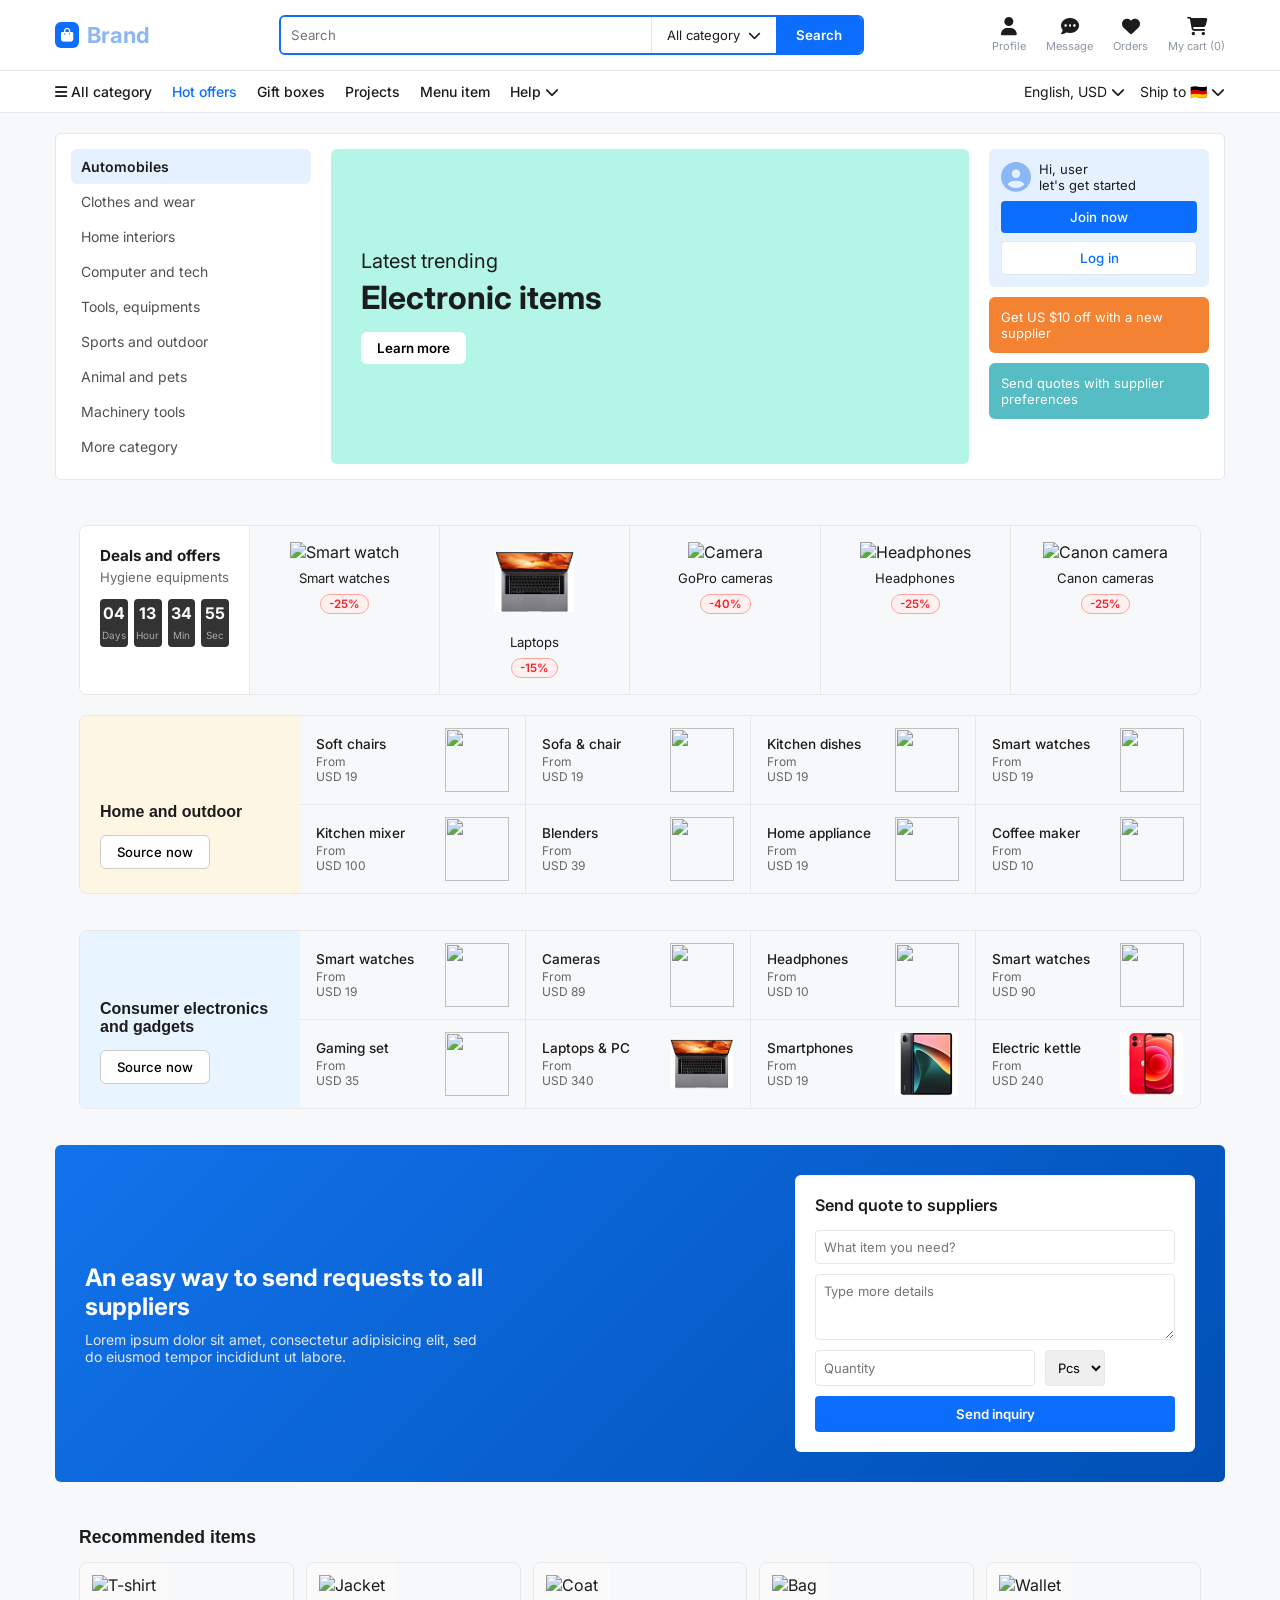
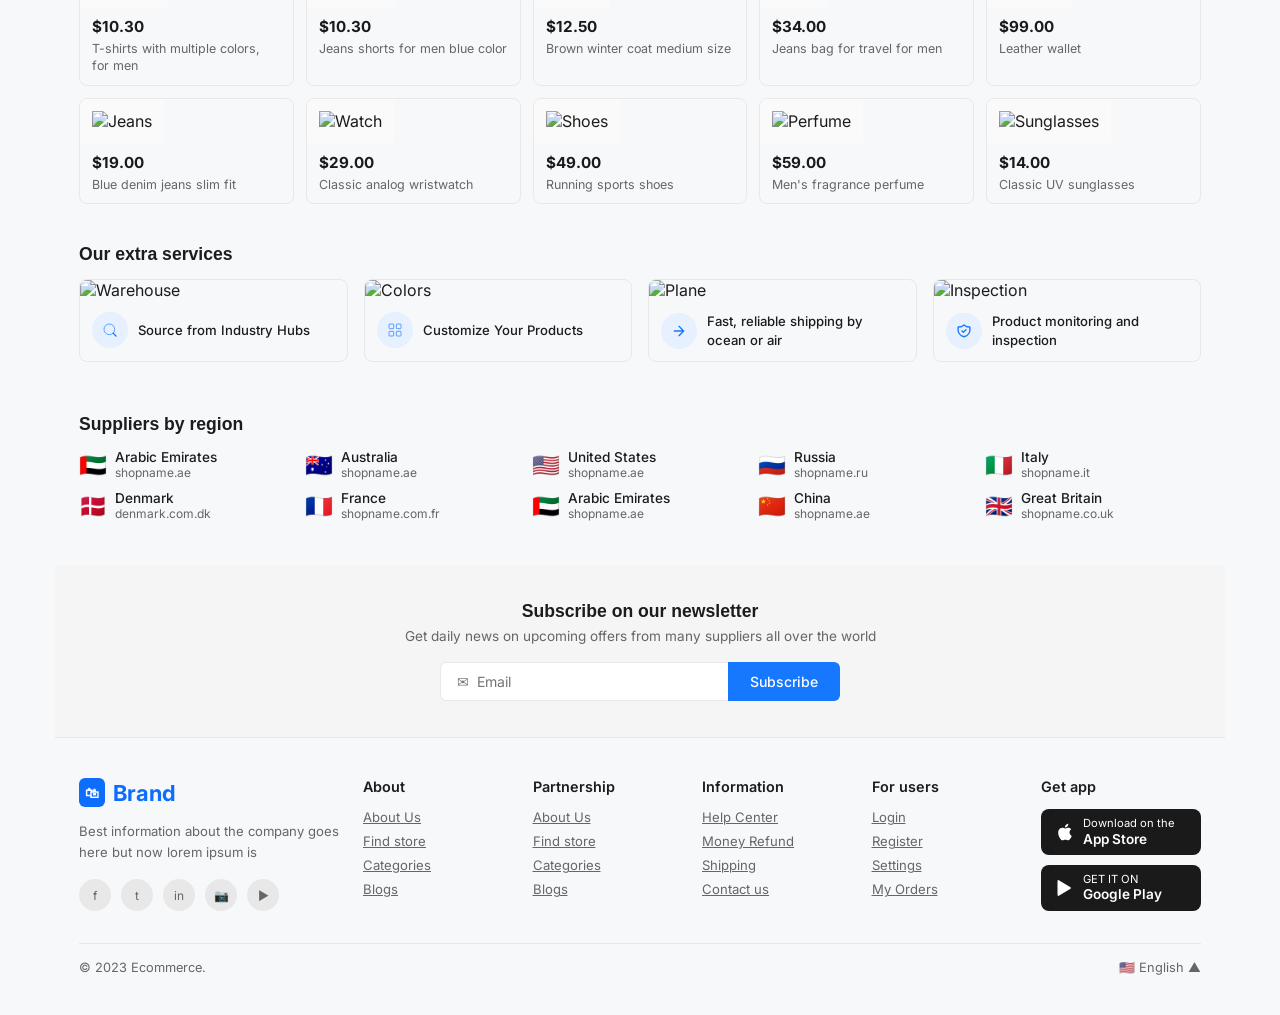
==== index.html @ c73b56a8 "e-commerce website" ====
<!DOCTYPE html>
<html lang="en">
<head>
    <meta charset="UTF-8">
    <meta name="viewport" content="width=device-width, initial-scale=1.0">
    <title>Fully Responsive B2B Platform</title>
    <link rel="stylesheet" href="style.css">
    <link rel="stylesheet" href="https://cdnjs.cloudflare.com/ajax/libs/font-awesome/6.4.0/css/all.min.css">
</head>
<body>

    <header class="main-header">
        <div class="header-container">
            <div class="mobile-nav-toggle"><i class="fas fa-bars"></i></div>
            
            <div class="logo" onclick="window.location.href='index.html'" style="cursor: pointer;">
                <i class="fas fa-shopping-bag logo-icon"></i> <span>Brand</span>
            </div>
            
            <div class="search-bar">
                <input type="text" id="searchInput" placeholder="Search">
                <div class="category-dropdown">
                    <span>All category</span> <i class="fas fa-chevron-down"></i>
                </div>
                <button class="search-btn" onclick="handleSearch()">Search</button>
            </div>
            
            <div class="header-actions">
                <div class="action-item"><i class="fas fa-user"></i><span>Profile</span></div>
                <div class="action-item"><i class="fas fa-comment-dots"></i><span>Message</span></div>
                <div class="action-item"><i class="fas fa-heart"></i><span>Orders</span></div>
                <div class="action-item" onclick="viewCart()" style="cursor: pointer;"><i class="fas fa-shopping-cart"></i><span id="cart-counter">My cart (0)</span></div>
            </div>
        </div>
    </header>

    <nav class="sub-nav">
        <div class="sub-nav-container">
            <div class="nav-links-left">
                <a href="listing.html" class="desktop-only"><i class="fas fa-bars"></i> All category</a>
                <a href="#" class="active">Hot offers</a>
                <a href="listing.html">Gift boxes</a>
                <a href="listing.html">Projects</a>
                <a href="listing.html">Menu item</a>
                <a href="#" class="desktop-only">Help <i class="fas fa-chevron-down"></i></a>
            </div>
            <div class="nav-links-right desktop-only">
                <div class="selector">English, USD <i class="fas fa-chevron-down"></i></div>
                <div class="selector">Ship to <span class="flag-icon">🇩🇪</span> <i class="fas fa-chevron-down"></i></div>
            </div>
        </div>
    </nav>

    <main class="main-layout">
        
        <section class="hero-grid">
            <div class="sidebar-menu">
                <a href="listing.html" class="active">Automobiles</a>
                <a href="listing.html">Clothes and wear</a>
                <a href="listing.html">Home interiors</a>
                <a href="listing.html">Computer and tech</a>
                <a href="listing.html">Tools, equipments</a>
                <a href="listing.html">Sports and outdoor</a>
                <a href="listing.html">Animal and pets</a>
                <a href="listing.html">Machinery tools</a>
                <a href="listing.html">More category</a>
            </div>
            
            <div class="main-banner">
                <div class="banner-content">
                    <h3>Latest trending</h3>
                    <h1>Electronic items</h1>
                    <button class="banner-btn" onclick="window.location.href='listing.html'">Learn more</button>
                </div>
            </div>

            <div class="user-panel">
                <div class="user-card">
                    <div class="user-avatar">
                        <i class="fas fa-user-circle"></i>
                        <p>Hi, user<br>let's get started</p>
                    </div>
                    <button class="btn-blue">Join now</button>
                    <button class="btn-white">Log in</button>
                </div>
                <div class="promo-orange">Get US $10 off with a new supplier</div>
                <div class="promo-teal">Send quotes with supplier preferences</div>
            </div>
        </section>

<!-- DEALS AND OFFERS -->
<section class="section">
  <div class="deals-wrap">
    <div class="deals-inner">
      <div class="deals-timer">
        <div class="dt">Deals and offers</div>
        <div class="ds">Hygiene equipments</div>
        <div class="timer-boxes">
          <div class="tbox"><span class="tv">04</span><span class="tl">Days</span></div>
          <div class="tbox"><span class="tv">13</span><span class="tl">Hour</span></div>
          <div class="tbox"><span class="tv">34</span><span class="tl">Min</span></div>
          <div class="tbox"><span class="tv">56</span><span class="tl">Sec</span></div>
        </div>
      </div>
      <div class="deals-items">
        <div class="deal-item" onclick="window.location.href='listing.html'" style="cursor:pointer;">
          <img src="https://images.unsplash.com/photo-1546868871-7041f2a55e12?w=120&q=80" alt="Smart watch">
          <div class="dname">Smart watches</div>
          <span class="badge">-25%</span>
        </div>
        <div class="deal-item" onclick="window.location.href='listing.html'" style="cursor:pointer;">
          <img src="./Layout/image 34.png" alt="Laptop">
          <div class="dname">Laptops</div>
          <span class="badge">-15%</span>
        </div>
        <div class="deal-item" onclick="window.location.href='listing.html'" style="cursor:pointer;">
          <img src="https://images.unsplash.com/photo-1516035069371-29a1b244cc32?w=120&q=80" alt="Camera">
          <div class="dname">GoPro cameras</div>
          <span class="badge">-40%</span>
        </div>
        <div class="deal-item" onclick="window.location.href='listing.html'" style="cursor:pointer;">
          <img src="https://images.unsplash.com/photo-1505740420928-5e560c06d30e?w=120&q=80" alt="Headphones">
          <div class="dname">Headphones</div>
          <span class="badge">-25%</span>
        </div>
        <div class="deal-item" onclick="window.location.href='listing.html'" style="cursor:pointer;">
          <img src="https://images.unsplash.com/photo-1502920917128-1aa500764cbd?w=120&q=80" alt="Canon camera">
          <div class="dname">Canon cameras</div>
          <span class="badge">-25%</span>
        </div>
      </div>
    </div>
  </div>
</section>

<!-- HOME & OUTDOOR -->
<section class="section" style="padding-top:0">
  <div class="cat-section">
    <div class="cat-banner">
      <h3>Home and outdoor</h3>
      <button class="btn-source" onclick="window.location.href='listing.html'">Source now</button>
    </div>
    <div class="cat-grid">
      <div class="cat-cell" onclick="window.location.href='listing.html'" style="cursor:pointer;">
        <div class="cat-info"><div class="cn">Soft chairs</div><div class="cp">From<br>USD 19</div></div>
        <img class="cat-img" src="https://images.unsplash.com/photo-1555041469-a586c61ea9bc?w=100&q=80" alt="">
      </div>
      <div class="cat-cell" onclick="window.location.href='listing.html'" style="cursor:pointer;">
        <div class="cat-info"><div class="cn">Sofa & chair</div><div class="cp">From<br>USD 19</div></div>
        <img class="cat-img" src="https://images.unsplash.com/photo-1493663284031-b7e3aefcae8e?w=100&q=80" alt="">
      </div>
      <div class="cat-cell" onclick="window.location.href='listing.html'" style="cursor:pointer;">
        <div class="cat-info"><div class="cn">Kitchen dishes</div><div class="cp">From<br>USD 19</div></div>
        <img class="cat-img" src="https://images.unsplash.com/photo-1584907797015-7554cd315667?w=100&q=80" alt="">
      </div>
      <div class="cat-cell" onclick="window.location.href='listing.html'" style="cursor:pointer;">
        <div class="cat-info"><div class="cn">Smart watches</div><div class="cp">From<br>USD 19</div></div>
        <img class="cat-img" src="https://images.unsplash.com/photo-1523275335684-37898b6baf30?w=100&q=80" alt="">
      </div>
      <div class="cat-cell" onclick="window.location.href='listing.html'" style="cursor:pointer;">
        <div class="cat-info"><div class="cn">Kitchen mixer</div><div class="cp">From<br>USD 100</div></div>
        <img class="cat-img" src="https://images.unsplash.com/photo-1578985545062-69928b1d9587?w=100&q=80" alt="">
      </div>
      <div class="cat-cell" onclick="window.location.href='listing.html'" style="cursor:pointer;">
        <div class="cat-info"><div class="cn">Blenders</div><div class="cp">From<br>USD 39</div></div>
        <img class="cat-img" src="https://images.unsplash.com/photo-1570222094114-d054a817e56b?w=100&q=80" alt="">
      </div>
      <div class="cat-cell" onclick="window.location.href='listing.html'" style="cursor:pointer;">
        <div class="cat-info"><div class="cn">Home appliance</div><div class="cp">From<br>USD 19</div></div>
        <img class="cat-img" src="https://images.unsplash.com/photo-1585771724684-38269d6639fd?w=100&q=80" alt="">
      </div>
      <div class="cat-cell" onclick="window.location.href='listing.html'" style="cursor:pointer;">
        <div class="cat-info"><div class="cn">Coffee maker</div><div class="cp">From<br>USD 10</div></div>
        <img class="cat-img" src="https://images.unsplash.com/photo-1495474472287-4d71bcdd2085?w=100&q=80" alt="">
      </div>
    </div>
  </div>
</section>

<!-- CONSUMER ELECTRONICS -->
<section class="section" style="padding-top:0">
  <div class="cat-section">
    <div class="cat-banner blue-bg">
      <h3>Consumer electronics and gadgets</h3>
      <button class="btn-source" onclick="window.location.href='grid-listing.html'">Source now</button>
    </div>
    <div class="cat-grid">
      <div class="cat-cell" onclick="window.location.href='grid-listing.html'" style="cursor:pointer;">
        <div class="cat-info"><div class="cn">Smart watches</div><div class="cp">From<br>USD 19</div></div>
        <img class="cat-img" src="https://images.unsplash.com/photo-1523275335684-37898b6baf30?w=100&q=80" alt="">
      </div>
      <div class="cat-cell" onclick="window.location.href='grid-listing.html'" style="cursor:pointer;">
        <div class="cat-info"><div class="cn">Cameras</div><div class="cp">From<br>USD 89</div></div>
        <img class="cat-img" src="https://images.unsplash.com/photo-1516035069371-29a1b244cc32?w=100&q=80" alt="">
      </div>
      <div class="cat-cell" onclick="window.location.href='grid-listing.html'" style="cursor:pointer;">
        <div class="cat-info"><div class="cn">Headphones</div><div class="cp">From<br>USD 10</div></div>
        <img class="cat-img" src="https://images.unsplash.com/photo-1505740420928-5e560c06d30e?w=100&q=80" alt="">
      </div>
      <div class="cat-cell" onclick="window.location.href='grid-listing.html'" style="cursor:pointer;">
        <div class="cat-info"><div class="cn">Smart watches</div><div class="cp">From<br>USD 90</div></div>
        <img class="cat-img" src="https://images.unsplash.com/photo-1546868871-7041f2a55e12?w=100&q=80" alt="">
      </div>
      <div class="cat-cell" onclick="window.location.href='grid-listing.html'" style="cursor:pointer;">
        <div class="cat-info"><div class="cn">Gaming set</div><div class="cp">From<br>USD 35</div></div>
        <img class="cat-img" src="https://images.unsplash.com/photo-1587202372583-49330a15584d?w=100&q=80" alt="">
      </div>
      <div class="cat-cell" onclick="window.location.href='grid-listing.html'" style="cursor:pointer;">
        <div class="cat-info"><div class="cn">Laptops & PC</div><div class="cp">From<br>USD 340</div></div>
        <img class="cat-img" src="./Layout/image 34.png" alt="">
      </div>
      <div class="cat-cell" onclick="window.location.href='grid-listing.html'" style="cursor:pointer;">
        <div class="cat-info"><div class="cn">Smartphones</div><div class="cp">From<br>USD 19</div></div>
        <img class="cat-img" src="./Layout/image 32.png" alt="">
      </div>
      <div class="cat-cell" onclick="window.location.href='grid-listing.html'" style="cursor:pointer;">
        <div class="cat-info"><div class="cn">Electric kettle</div><div class="cp">From<br>USD 240</div></div>
        <img class="cat-img" src="./Layout/image 33.png" alt="">
      </div>
    </div>
  </div>
</section>

   <section class="rfq-section">
            <div class="rfq-blue-banner">
                <h2>An easy way to send requests to all suppliers</h2>
                <p>Lorem ipsum dolor sit amet, consectetur adipisicing elit, sed do eiusmod tempor incididunt ut labore.</p>
            </div>
            <div class="rfq-form-card">
                <h3>Send quote to suppliers</h3>
                <form onsubmit="event.preventDefault(); alert('Inquiry Sent Successfully!');">
                    <input type="text" placeholder="What item you need?">
                    <textarea placeholder="Type more details" rows="3"></textarea>
                    <div class="form-row">
                        <input type="text" placeholder="Quantity">
                        <select>
                            <option>Pcs</option>
                            <option>Kg</option>
                        </select>
                    </div>
                    <button type="submit" class="rfq-submit-btn">Send inquiry</button>
                </form>
            </div>
        </section>
<!-- RECOMMENDED ITEMS -->
<section class="section">
  <div class="section-title">Recommended items</div>
  <div class="rec-grid">
    <div class="rec-card" onclick="window.location.href='listing.html'" style="cursor:pointer;">
      <img src="https://images.unsplash.com/photo-1626497764746-6dc36546b388?w=200&q=80" alt="T-shirt">
      <div class="rec-card-info">
        <div class="rec-price">$10.30</div>
        <div class="rec-name">T-shirts with multiple colors, for men</div>
      </div>
    </div>
    <div class="rec-card" onclick="window.location.href='listing.html'" style="cursor:pointer;">
      <img src="https://images.unsplash.com/photo-1520975954732-35dd22299614?w=200&q=80" alt="Jacket">
      <div class="rec-card-info">
        <div class="rec-price">$10.30</div>
        <div class="rec-name">Jeans shorts for men blue color</div>
      </div>
    </div>
    <div class="rec-card" onclick="window.location.href='listing.html'" style="cursor:pointer;">
      <img src="https://images.unsplash.com/photo-1507679799987-c73779587ccf?w=200&q=80" alt="Coat">
      <div class="rec-card-info">
        <div class="rec-price">$12.50</div>
        <div class="rec-name">Brown winter coat medium size</div>
      </div>
    </div>
    <div class="rec-card" onclick="window.location.href='listing.html'" style="cursor:pointer;">
      <img src="https://images.unsplash.com/photo-1553062407-98eeb64c6a62?w=200&q=80" alt="Bag">
      <div class="rec-card-info">
        <div class="rec-price">$34.00</div>
        <div class="rec-name">Jeans bag for travel for men</div>
      </div>
    </div>
    <div class="rec-card" onclick="window.location.href='listing.html'" style="cursor:pointer;">
      <img src="https://images.unsplash.com/photo-1548036328-c9fa89d128fa?w=200&q=80" alt="Wallet">
      <div class="rec-card-info">
        <div class="rec-price">$99.00</div>
        <div class="rec-name">Leather wallet</div>
      </div>
    </div>
    <div class="rec-card" onclick="window.location.href='listing.html'" style="cursor:pointer;">
      <img src="https://images.unsplash.com/photo-1542272604-787c3835535d?w=200&q=80" alt="Jeans">
      <div class="rec-card-info">
        <div class="rec-price">$19.00</div>
        <div class="rec-name">Blue denim jeans slim fit</div>
      </div>
    </div>
    <div class="rec-card" onclick="window.location.href='grid-listing.html'" style="cursor:pointer;">
      <img src="https://images.unsplash.com/photo-1523275335684-37898b6baf30?w=200&q=80" alt="Watch">
      <div class="rec-card-info">
        <div class="rec-price">$29.00</div>
        <div class="rec-name">Classic analog wristwatch</div>
      </div>
    </div>
    <div class="rec-card" onclick="window.location.href='grid-listing.html'" style="cursor:pointer;">
      <img src="https://images.unsplash.com/photo-1491553895911-0055eca6402d?w=200&q=80" alt="Shoes">
      <div class="rec-card-info">
        <div class="rec-price">$49.00</div>
        <div class="rec-name">Running sports shoes</div>
      </div>
    </div>
    <div class="rec-card" onclick="window.location.href='grid-listing.html'" style="cursor:pointer;">
      <img src="https://images.unsplash.com/photo-1585386959984-a4155224a1ad?w=200&q=80" alt="Perfume">
      <div class="rec-card-info">
        <div class="rec-price">$59.00</div>
        <div class="rec-name">Men's fragrance perfume</div>
      </div>
    </div>
    <div class="rec-card" onclick="window.location.href='grid-listing.html'" style="cursor:pointer;">
      <img src="https://images.unsplash.com/photo-1572635196237-14b3f281503f?w=200&q=80" alt="Sunglasses">
      <div class="rec-card-info">
        <div class="rec-price">$14.00</div>
        <div class="rec-name">Classic UV sunglasses</div>
      </div>
    </div>
  </div>
</section>

<!-- EXTRA SERVICES -->
<section class="section">
  <div class="section-title">Our extra services</div>
  <div class="services-grid">
    <div class="service-card">
      <img src="https://images.unsplash.com/photo-1553413077-190dd305871c?w=400&q=80" alt="Warehouse">
      <div class="service-card-body">
        <div class="service-icon">
          <svg fill="none" stroke="currentColor" viewBox="0 0 24 24"><circle cx="11" cy="11" r="8"/><path d="m21 21-4.35-4.35" stroke-linecap="round" stroke-width="2"/></svg>
        </div>
        <p>Source from Industry Hubs</p>
      </div>
    </div>
    <div class="service-card">
      <img src="https://images.unsplash.com/photo-1558618666-fcd25c85cd64?w=400&q=80" alt="Colors">
      <div class="service-card-body">
        <div class="service-icon">
          <svg fill="none" stroke="currentColor" viewBox="0 0 24 24"><rect x="3" y="3" width="7" height="7" rx="1"/><rect x="14" y="3" width="7" height="7" rx="1"/><rect x="3" y="14" width="7" height="7" rx="1"/><rect x="14" y="14" width="7" height="7" rx="1"/></svg>
        </div>
        <p>Customize Your Products</p>
      </div>
    </div>
    <div class="service-card">
      <img src="https://images.unsplash.com/photo-1436491865332-7a61a109cc05?w=400&q=80" alt="Plane">
      <div class="service-card-body">
        <div class="service-icon">
          <svg fill="none" stroke="currentColor" viewBox="0 0 24 24"><path d="M5 12h14M12 5l7 7-7 7" stroke-linecap="round" stroke-linejoin="round" stroke-width="2"/></svg>
        </div>
        <p>Fast, reliable shipping by ocean or air</p>
      </div>
    </div>
    <div class="service-card">
      <img src="https://images.unsplash.com/photo-1566576912321-d58ddd7a6088?w=400&q=80" alt="Inspection">
      <div class="service-card-body">
        <div class="service-icon">
          <svg fill="none" stroke="currentColor" viewBox="0 0 24 24"><path d="M9 12l2 2 4-4m5.618-4.016A11.955 11.955 0 0112 2.944a11.955 11.955 0 01-8.618 3.04A12.02 12.02 0 003 9c0 5.591 3.824 10.29 9 11.622 5.176-1.332 9-6.03 9-11.622 0-1.042-.133-2.052-.382-3.016z" stroke-linecap="round" stroke-linejoin="round" stroke-width="2"/></svg>
        </div>
        <p>Product monitoring and inspection</p>
      </div>
    </div>
  </div>
</section>

<!-- SUPPLIERS BY REGION -->
<section class="section" style="padding-top:0">
  <div class="section-title">Suppliers by region</div>
  <div class="region-grid">
    <div class="region-item"><span class="flag">🇦🇪</span><div class="region-text"><div class="rn">Arabic Emirates</div><div class="rs">shopname.ae</div></div></div>
    <div class="region-item"><span class="flag">🇦🇺</span><div class="region-text"><div class="rn">Australia</div><div class="rs">shopname.ae</div></div></div>
    <div class="region-item"><span class="flag">🇺🇸</span><div class="region-text"><div class="rn">United States</div><div class="rs">shopname.ae</div></div></div>
    <div class="region-item"><span class="flag">🇷🇺</span><div class="region-text"><div class="rn">Russia</div><div class="rs">shopname.ru</div></div></div>
    <div class="region-item"><span class="flag">🇮🇹</span><div class="region-text"><div class="rn">Italy</div><div class="rs">shopname.it</div></div></div>
    <div class="region-item"><span class="flag">🇩🇰</span><div class="region-text"><div class="rn">Denmark</div><div class="rs">denmark.com.dk</div></div></div>
    <div class="region-item"><span class="flag">🇫🇷</span><div class="region-text"><div class="rn">France</div><div class="rs">shopname.com.fr</div></div></div>
    <div class="region-item"><span class="flag">🇦🇪</span><div class="region-text"><div class="rn">Arabic Emirates</div><div class="rs">shopname.ae</div></div></div>
    <div class="region-item"><span class="flag">🇨🇳</span><div class="region-text"><div class="rn">China</div><div class="rs">shopname.ae</div></div></div>
    <div class="region-item"><span class="flag">🇬🇧</span><div class="region-text"><div class="rn">Great Britain</div><div class="rs">shopname.co.uk</div></div></div>
  </div>
</section>

<!-- NEWSLETTER -->
<div class="newsletter">
  <h3>Subscribe on our newsletter</h3>
  <p>Get daily news on upcoming offers from many suppliers all over the world</p>
  <div class="nl-form">
    <input type="email" placeholder="✉  Email">
    <button onclick="alert('Subscribed successfully!')">Subscribe</button>
  </div>
</div>

<!-- FOOTER -->
<footer>
  <div class="footer-grid">
    <div class="footer-brand">
      <div class="logo"><div class="logo-icon">🛍</div> Brand</div>
      <p>Best information about the company goes here but now lorem ipsum is</p>
      <div class="social-icons">
        <div class="social-icon">f</div>
        <div class="social-icon">t</div>
        <div class="social-icon">in</div>
        <div class="social-icon">📷</div>
        <div class="social-icon">▶</div>
      </div>
    </div>
    <div class="footer-col">
      <h5>About</h5>
      <a href="#">About Us</a>
      <a href="#">Find store</a>
      <a href="#">Categories</a>
      <a href="#">Blogs</a>
    </div>
    <div class="footer-col">
      <h5>Partnership</h5>
      <a href="#">About Us</a>
      <a href="#">Find store</a>
      <a href="#">Categories</a>
      <a href="#">Blogs</a>
    </div>
    <div class="footer-col">
      <h5>Information</h5>
      <a href="#">Help Center</a>
      <a href="#">Money Refund</a>
      <a href="#">Shipping</a>
      <a href="#">Contact us</a>
    </div>
    <div class="footer-col">
      <h5>For users</h5>
      <a href="#">Login</a>
      <a href="#">Register</a>
      <a href="#">Settings</a>
      <a href="#">My Orders</a>
    </div>
    <div class="footer-col">
      <h5>Get app</h5>
      <div class="app-btns">
        <div class="app-btn">
          <svg width="20" height="20" fill="white" viewBox="0 0 24 24"><path d="M18.71 19.5c-.83 1.24-1.71 2.45-3.05 2.47-1.34.03-1.77-.79-3.29-.79-1.53 0-2 .77-3.27.82-1.31.05-2.3-1.32-3.14-2.53C4.25 17 2.94 12.45 4.7 9.39c.87-1.52 2.43-2.48 4.12-2.51 1.28-.02 2.5.87 3.29.87.78 0 2.26-1.07 3.8-.91.65.03 2.47.26 3.64 1.98-.09.06-2.17 1.28-2.15 3.81.03 3.02 2.65 4.03 2.68 4.04-.03.07-.42 1.44-1.38 2.83M13 3.5c.73-.83 1.94-1.46 2.94-1.5.13 1.17-.34 2.35-1.04 3.19-.69.85-1.83 1.51-2.95 1.42-.15-1.15.41-2.35 1.05-3.11z"/></svg>
          <div class="app-btn-text">Download on the <span>App Store</span></div>
        </div>
        <div class="app-btn">
          <svg width="20" height="20" fill="white" viewBox="0 0 24 24"><path d="M3 20.5v-17c0-.83.94-1.3 1.6-.8l14 8.5c.6.36.6 1.24 0 1.6l-14 8.5c-.66.5-1.6.03-1.6-.8z"/></svg>
          <div class="app-btn-text">GET IT ON <span>Google Play</span></div>
        </div>
      </div>
    </div>
  </div>
  <div class="footer-bottom">
    <span>© 2023 Ecommerce.</span>
    <span>🇺🇸 English ▲</span>
  </div>
</footer>


<script>
  // Countdown timer
  const timerBoxes = document.querySelectorAll('.tbox .tv');
  function updateTimer() {
    let [d, h, m, s] = [
      parseInt(timerBoxes[0].textContent),
      parseInt(timerBoxes[1].textContent),
      parseInt(timerBoxes[2].textContent),
      parseInt(timerBoxes[3].textContent)
    ];
    s--;
    if (s < 0) { s = 59; m--; }
    if (m < 0) { m = 59; h--; }
    if (h < 0) { h = 23; d--; }
    if (d < 0) { d = 0; h = 0; m = 0; s = 0; }
    timerBoxes[0].textContent = String(d).padStart(2,'0');
    timerBoxes[1].textContent = String(h).padStart(2,'0');
    timerBoxes[2].textContent = String(m).padStart(2,'0');
    timerBoxes[3].textContent = String(s).padStart(2,'0');
  }
  setInterval(updateTimer, 1000);

  // Global Functionality
  function updateCartCounter() {
      const cartCount = localStorage.getItem('cartCount') || 0;
      document.getElementById('cart-counter').textContent = `My cart (${cartCount})`;
  }
  
  function handleSearch() {
      const query = document.getElementById('searchInput').value;
      if(query.trim() !== "") {
          window.location.href = `listing.html?search=${encodeURIComponent(query)}`;
      }
  }

  function viewCart() {
      alert(`You have ${localStorage.getItem('cartCount') || 0} items in your cart.`);
  }

  window.onload = updateCartCounter;
  function viewCart() {
    window.location.href = 'cart.html';
}
</script>

        </body>
</html>
---- style.css ----
@import url('https://fonts.googleapis.com/css2?family=Inter:wght@300;400;500;600;700&display=swap');
 :root {
    --blue: #1677ff;
    --text: #1a1a1a;
    --text-muted: #666;
    --border: #e8e8e8;
    --radius: 8px;
    --shadow: 0 2px 12px rgba(0,0,0,0.08);
  }
* {
    margin: 0;
    padding: 0;
    box-sizing: border-box;
    font-family: 'Inter', sans-serif;
}

body {
    background-color: #f7f8fa;
    color: #1c1c1c;
    overflow-x: hidden;
}

/* CONTAINER UTILITY */
.main-layout {
    max-width: 1200px;
    margin: 20px auto;
    padding: 0 15px;
}

/* HEADER STYLE */
.main-header {
    background: #fff;
    border-bottom: 1px solid #e3e8ee;
    padding: 15px 0;
}
.header-container {
    max-width: 1200px;
    margin: 0 auto;
    display: flex;
    align-items: center;
    justify-content: space-between;
    padding: 0 15px;
    gap: 15px;
}
.mobile-nav-toggle {
    display: none;
    font-size: 20px;
    cursor: pointer;
}
.logo {
    font-size: 22px;
    font-weight: 700;
    color: #0d6efd;
    display: flex;
    align-items: center;
    gap: 8px;
}
.logo-icon {
    background: #0d6efd;
    color: white;
    padding: 6px;
    border-radius: 6px;
    font-size: 14px;
}
.logo span { color: #8cb7f5; }

.search-bar {
    display: flex;
    border: 2px solid #0d6efd;
    border-radius: 6px;
    width: 50%;
    overflow: hidden;
}
.search-bar input {
    flex: 1;
    border: none;
    padding: 10px;
    outline: none;
}
.category-dropdown {
    border-left: 1px solid #e3e8ee;
    padding: 0 15px;
    display: flex;
    align-items: center;
    gap: 8px;
    background: #fff;
    font-size: 13px;
    cursor: pointer;
}
.search-btn {
    background: #0d6efd;
    color: white;
    border: none;
    padding: 0 20px;
    font-weight: 600;
    cursor: pointer;
}
.header-actions {
    display: flex;
    gap: 20px;
}
.action-item {
    display: flex;
    flex-direction: column;
    align-items: center;
    font-size: 11px;
    color: #8b96a5;
    cursor: pointer;
}
.action-item i {
    font-size: 18px;
    margin-bottom: 3px;
    color: #1c1c1c;
}

/* SUB NAVIGATION */
.sub-nav {
    background: #fff;
    border-bottom: 1px solid #e3e8ee;
    padding: 12px 0;
}
.sub-nav-container {
    max-width: 1200px;
    margin: 0 auto;
    display: flex;
    justify-content: space-between;
    padding: 0 15px;
}
.nav-links-left {
    display: flex;
    gap: 20px;
}
.nav-links-left a {
    text-decoration: none;
    color: #1c1c1c;
    font-size: 14px;
    font-weight: 500;
}
.nav-links-left a.active { color: #0d6efd; }
.nav-links-right {
    display: flex;
    gap: 15px;
    font-size: 14px;
}

/* HERO GRID SECTION */
.hero-grid {
    display: grid;
    grid-template-columns: 240px 1fr 220px;
    gap: 20px;
    background: #fff;
    border: 1px solid #e3e8ee;
    border-radius: 6px;
    padding: 15px;
    margin-bottom: 25px;
}
.sidebar-menu { display: flex; flex-direction: column; }
.sidebar-menu a {
    text-decoration: none; color: #505050; padding: 9px 10px; border-radius: 6px; font-size: 14px;
}
.sidebar-menu a.active, .sidebar-menu a:hover {
    background: #e5f1ff; color: #1c1c1c; font-weight: 600;
}
.main-banner {
    background: #b3f5e6 url('https://via.placeholder.com/600x350/b3f5e6/000000?text=Electronic+Items') no-repeat center/cover;
    border-radius: 6px; padding: 30px; display: flex; align-items: center;
}
.banner-content h3 { font-weight: 400; font-size: 20px; }
.banner-content h1 { font-size: 32px; margin: 5px 0 15px; font-weight: 700; }
.banner-btn {
    background: #fff; border: none; padding: 8px 16px; font-weight: 600; border-radius: 6px; cursor: pointer;
}
.user-panel { display: flex; flex-direction: column; gap: 10px; }
.user-card { background: #e5f1ff; border-radius: 6px; padding: 12px; display: flex; flex-direction: column; gap: 8px; }
.user-avatar { display: flex; align-items: center; gap: 8px; font-size: 13px; }
.user-avatar i { font-size: 30px; color: #8cb7f5; }
.btn-blue { background: #0d6efd; color: white; border: none; padding: 8px; border-radius: 4px; font-weight: 500; cursor: pointer; }
.btn-white { background: white; color: #0d6efd; border: 1px solid #e3e8ee; padding: 8px; border-radius: 4px; font-weight: 500; cursor: pointer; }
.promo-orange { background: #f38332; color: white; padding: 12px; border-radius: 6px; font-size: 13px; }
.promo-teal { background: #55bdc3; color: white; padding: 12px; border-radius: 6px; font-size: 13px; }

  /* ── SECTION WRAP ── */
  .section { padding: 20px 24px; }
  .section-title { font-family: 'Sora', sans-serif; font-size: 1.1rem; font-weight: 700; margin-bottom: 14px; }
  .section-sub { font-size: 0.82rem; color: var(--text-muted); }

/* ── DEALS ── */
  .deals-wrap { border: 1px solid var(--border); border-radius: var(--radius); overflow: hidden; }
  .deals-inner { display: flex; align-items: stretch; }
  .deals-timer { width: 170px; flex-shrink: 0; padding: 20px; background: white; border-right: 1px solid var(--border); }
  .deals-timer .dt { font-weight: 700; font-size: 0.95rem; margin-bottom: 4px; }
  .deals-timer .ds { color: var(--text-muted); font-size: 0.82rem; margin-bottom: 14px; }
  .timer-boxes { display: flex; gap: 6px; }
  .tbox { background: #333; color: white; border-radius: 4px; width: 38px; text-align: center; padding: 4px 0; }
  .tbox .tv { font-size: 1rem; font-weight: 700; display: block; }
  .tbox .tl { font-size: 0.62rem; color: #aaa; }

  .deals-items { display: flex; flex: 1; }
  .deal-item { flex: 1; padding: 16px; border-right: 1px solid var(--border); text-align: center; }
  .deal-item:last-child { border-right: none; }
  .deal-item img { width: 80px; height: 80px; object-fit: contain; margin-bottom: 8px; }
  .deal-item .dname { font-size: 0.82rem; color: var(--text); margin-bottom: 6px; }
  .badge { display: inline-block; background: #fff0f0; color: #f5222d; border: 1px solid #ffa39e; border-radius: 20px; font-size: 0.72rem; font-weight: 600; padding: 2px 8px; }

  /* ── CATEGORY GRID ── */
  .cat-section { border: 1px solid var(--border); border-radius: var(--radius); overflow: hidden; display: flex; margin-bottom: 16px; }
  .cat-banner { width: 220px; flex-shrink: 0; background: #fdf6e3; padding: 24px 20px; display: flex; flex-direction: column; justify-content: flex-end; position: relative; overflow: hidden; }
  .cat-banner.blue-bg { background: #e8f4ff; }
  .cat-banner h3 { font-family: 'Sora', sans-serif; font-size: 1rem; font-weight: 700; margin-bottom: 14px; z-index: 1; position: relative; }
  .btn-source { padding: 8px 16px; background: white; border: 1px solid #ccc; border-radius: 6px; font-size: 0.82rem; font-weight: 500; cursor: pointer; z-index: 1; position: relative; width: fit-content; }

  .cat-grid { flex: 1; display: grid; grid-template-columns: repeat(4, 1fr); }
  .cat-cell { padding: 12px 16px; border-left: 1px solid var(--border); border-bottom: 1px solid var(--border); display: flex; justify-content: space-between; align-items: center; }
  .cat-cell:nth-child(n+5) { border-bottom: none; }
  .cat-cell:nth-child(4n+1) { border-left: none; }
  .cat-info .cn { font-size: 0.85rem; font-weight: 500; margin-bottom: 2px; }
  .cat-info .cp { font-size: 0.75rem; color: var(--text-muted); }
  .cat-img { width: 64px; height: 64px; object-fit: contain; }

  /* ── QUOTE BANNER ── */
  .rfq-section {
    background: linear-gradient(135deg, #1273eb 0%, #004fb4 100%); border-radius: 6px; padding: 30px; display: flex; justify-content: space-between; align-items: center; color: white; margin-bottom: 25px; gap: 20px;
}
.rfq-blue-banner { max-width: 400px; }
.rfq-blue-banner h2 { font-size: 24px; font-weight: 700; margin-bottom: 10px; }
.rfq-blue-banner p { color: #e3e8ee; font-size: 14px; }
.rfq-form-card { background: white; padding: 20px; border-radius: 6px; width: 400px; color: #1c1c1c; }
.rfq-form-card h3 { font-size: 16px; font-weight: 600; margin-bottom: 15px; }
.rfq-form-card form { display: flex; flex-direction: column; gap: 10px; }
.rfq-form-card input, .rfq-form-card textarea, .rfq-form-card select {
    border: 1px solid #e3e8ee; padding: 8px; border-radius: 4px; font-size: 13px; outline: none;
}
.form-row { display: flex; gap: 10px; }
.rfq-submit-btn { background: #0d6efd; color: white; border: none; padding: 10px; border-radius: 4px; font-weight: 600; cursor: pointer; }

  /* ── RECOMMENDED ── */
  .rec-grid { display: grid; grid-template-columns: repeat(5, 1fr); gap: 12px; }
  .rec-card { border: 1px solid var(--border); border-radius: var(--radius); overflow: hidden; cursor: pointer; transition: box-shadow .2s, transform .2s; }
  .rec-card:hover { box-shadow: var(--shadow); transform: translateY(-2px); }
  .rec-card img { width: 100%; height: 160px; object-fit: contain; background: #fafafa; padding: 12px; }
  .rec-card-info { padding: 10px 12px; }
  .rec-price { font-weight: 700; font-size: 0.95rem; color: var(--text); margin-bottom: 4px; }
  .rec-name { font-size: 0.78rem; color: var(--text-muted); line-height: 1.4; }

  /* ── EXTRA SERVICES ── */
  .services-grid { display: grid; grid-template-columns: repeat(4, 1fr); gap: 16px; margin-bottom: 32px; }
  .service-card { border: 1px solid var(--border); border-radius: var(--radius); overflow: hidden; cursor: pointer; transition: box-shadow .2s; }
  .service-card:hover { box-shadow: var(--shadow); }
  .service-card img { width: 100%; height: 120px; object-fit: cover; }
  .service-card-body { padding: 12px; display: flex; align-items: center; gap: 10px; }
  .service-icon { width: 36px; height: 36px; background: #e6f0ff; border-radius: 50%; display: flex; align-items: center; justify-content: center; flex-shrink: 0; }
  .service-icon svg { width: 16px; height: 16px; color: var(--blue); }
  .service-card-body p { font-size: 0.82rem; font-weight: 500; line-height: 1.4; }

  /* ── SUPPLIERS BY REGION ── */
  .region-grid { display: grid; grid-template-columns: repeat(5, 1fr); gap: 10px; }
  .region-item { display: flex; align-items: center; gap: 8px; }
  .flag { font-size: 1.4rem; }
  .region-text .rn { font-size: 0.85rem; font-weight: 500; }
  .region-text .rs { font-size: 0.75rem; color: var(--text-muted); }

  /* ── NEWSLETTER ── */
  .newsletter { background: #f5f5f5; padding: 36px 24px; text-align: center; margin: 24px 0 0; }
  .newsletter h3 { font-family: 'Sora', sans-serif; font-size: 1.1rem; font-weight: 700; margin-bottom: 6px; }
  .newsletter p { font-size: 0.85rem; color: var(--text-muted); margin-bottom: 18px; }
  .nl-form { display: flex; justify-content: center; gap: 0; max-width: 400px; margin: 0 auto; }
  .nl-form input { flex: 1; padding: 10px 16px; border: 1px solid var(--border); border-right: none; border-radius: 6px 0 0 6px; font-size: 0.88rem; outline: none; }
  .nl-form button { padding: 10px 22px; background: var(--blue); color: white; border: none; border-radius: 0 6px 6px 0; font-size: 0.88rem; font-weight: 500; cursor: pointer; }

  /* ── FOOTER ── */
  footer { padding: 40px 24px 20px; border-top: 1px solid var(--border); }
  .footer-grid { display: grid; grid-template-columns: 260px repeat(4, 1fr) 160px; gap: 24px; margin-bottom: 32px; }
  .footer-brand .logo { margin-bottom: 14px; display: inline-flex; }
  .footer-brand p { font-size: 0.82rem; color: var(--text-muted); line-height: 1.6; margin-bottom: 16px; }
  .social-icons { display: flex; gap: 10px; }
  .social-icon { width: 32px; height: 32px; background: #e8e8e8; border-radius: 50%; display: flex; align-items: center; justify-content: center; cursor: pointer; transition: background .2s; font-size: 0.75rem; color: #666; }
  .social-icon:hover { background: var(--blue); color: white; }
  .footer-col h5 { font-weight: 600; font-size: 0.9rem; margin-bottom: 14px; }
  .footer-col a { display: block; font-size: 0.82rem; color: var(--text-muted); margin-bottom: 8px; transition: color .2s; }
  .footer-col a:hover { color: var(--blue); }
  .app-btns { display: flex; flex-direction: column; gap: 10px; }
  .app-btn { display: flex; align-items: center; gap: 8px; background: #1a1a1a; color: white; border-radius: 8px; padding: 8px 14px; cursor: pointer; }
  .app-btn-text { font-size: 0.7rem; line-height: 1.2; }
  .app-btn-text span { display: block; font-size: 0.85rem; font-weight: 600; }

  .footer-bottom { border-top: 1px solid var(--border); padding-top: 16px; display: flex; justify-content: space-between; align-items: center; font-size: 0.8rem; color: var(--text-muted); }

  /* ── RESPONSIVE ── */
  @media (max-width: 1024px) {
    .hero { flex-direction: column; }
    .sidebar-cats, .hero-right { width: 100%; }
    .hero-banner { margin: 12px 0; }
    .deals-items { overflow-x: auto; }
    .cat-grid { grid-template-columns: repeat(2, 1fr); }
    .rec-grid { grid-template-columns: repeat(3, 1fr); }
    .services-grid { grid-template-columns: repeat(2, 1fr); }
    .region-grid { grid-template-columns: repeat(3, 1fr); }
    .footer-grid { grid-template-columns: 1fr 1fr 1fr; }
  }

  @media (max-width: 768px) {
    .top-header { flex-wrap: wrap; }
    .search-bar { order: 3; max-width: 100%; width: 100%; }
    .header-icons { display: none; }
    .nav { overflow-x: auto; white-space: nowrap; }
    .hero-banner-img { display: none; }
    .deals-inner { flex-direction: column; }
    .deals-timer { width: 100%; border-right: none; border-bottom: 1px solid var(--border); }
    .cat-section { flex-direction: column; }
    .cat-banner { width: 100%; }
    .cat-grid { grid-template-columns: repeat(2, 1fr); }
    /* .quote-banner { flex-direction: column; }
    .quote-form { width: 100%; } */
     .rfq-section { flex-direction: column; align-items: stretch; }
    .rfq-form-card { display: none;}
    .rfq-submit-btn{ display: block;}
    .rec-grid { grid-template-columns: repeat(2, 1fr); }
    .services-grid { grid-template-columns: 1fr 1fr; }
    .region-grid { grid-template-columns: repeat(2, 1fr); }
    .footer-grid { grid-template-columns: 1fr 1fr; }
  }

  @media (max-width: 480px) {
    .rec-grid { grid-template-columns: repeat(2, 1fr); }
    .footer-grid { grid-template-columns: 1fr; }
  }
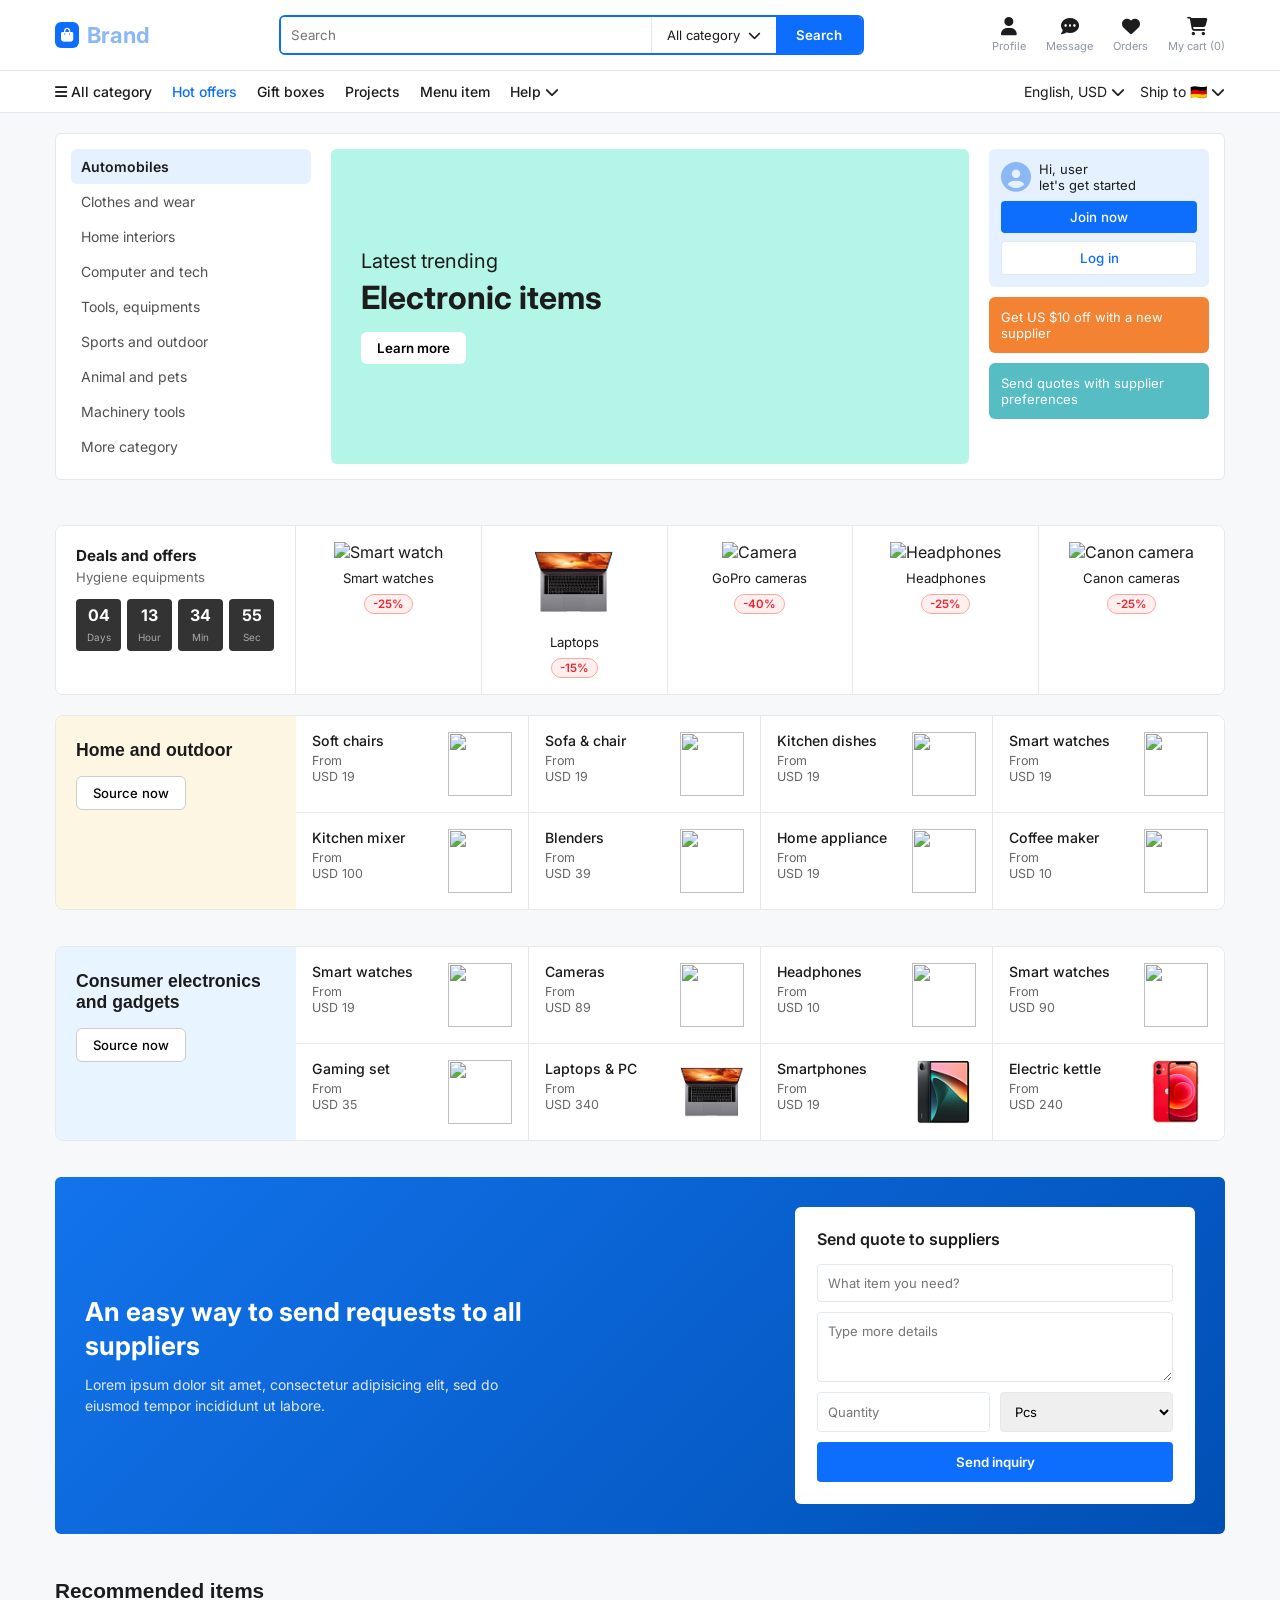
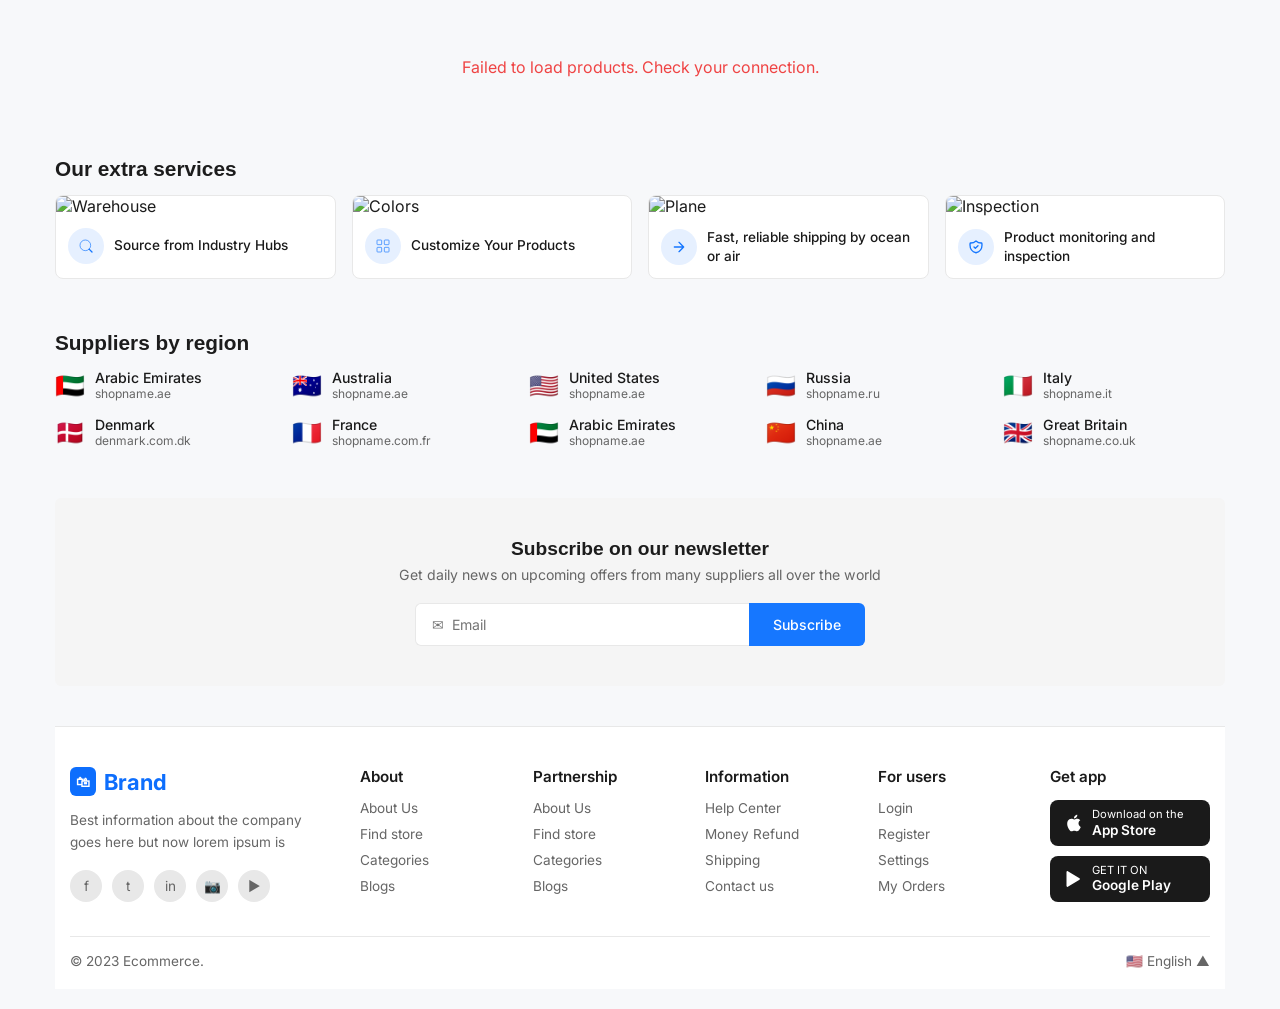
==== commit 192b46ea: "add new features" ====
--- a/index.html
+++ b/index.html
@@ -3,7 +3,7 @@
 <head>
     <meta charset="UTF-8">
     <meta name="viewport" content="width=device-width, initial-scale=1.0">
-    <title>Fully Responsive B2B Platform</title>
+    <title>brand</title>
     <link rel="stylesheet" href="style.css">
     <link rel="stylesheet" href="https://cdnjs.cloudflare.com/ajax/libs/font-awesome/6.4.0/css/all.min.css">
 </head>
@@ -29,7 +29,7 @@
                 <div class="action-item"><i class="fas fa-user"></i><span>Profile</span></div>
                 <div class="action-item"><i class="fas fa-comment-dots"></i><span>Message</span></div>
                 <div class="action-item"><i class="fas fa-heart"></i><span>Orders</span></div>
-                <div class="action-item" onclick="viewCart()" style="cursor: pointer;"><i class="fas fa-shopping-cart"></i><span id="cart-counter">My cart (0)</span></div>
+                <div class="action-item" onclick="viewCart()" style="cursor: pointer;"><i class="fas fa-shopping-cart"></i><span id="cart-counter">My cart </span></div>
             </div>
         </div>
     </header>
@@ -496,6 +496,6 @@
     window.location.href = 'cart.html';
 }
 </script>
-
+<script src="./index.js"></script>
         </body>
 </html>
--- a/style.css
+++ b/style.css
@@ -1,12 +1,14 @@
 @import url('https://fonts.googleapis.com/css2?family=Inter:wght@300;400;500;600;700&display=swap');
- :root {
+
+:root {
     --blue: #1677ff;
     --text: #1a1a1a;
     --text-muted: #666;
     --border: #e8e8e8;
     --radius: 8px;
     --shadow: 0 2px 12px rgba(0,0,0,0.08);
-  }
+}
+
 * {
     margin: 0;
     padding: 0;
@@ -18,6 +20,7 @@
     background-color: #f7f8fa;
     color: #1c1c1c;
     overflow-x: hidden;
+    -webkit-font-smoothing: antialiased;
 }
 
 /* CONTAINER UTILITY */
@@ -54,6 +57,7 @@
     display: flex;
     align-items: center;
     gap: 8px;
+    flex-shrink: 0;
 }
 .logo-icon {
     background: #0d6efd;
@@ -76,6 +80,7 @@
     border: none;
     padding: 10px;
     outline: none;
+    min-width: 50px;
 }
 .category-dropdown {
     border-left: 1px solid #e3e8ee;
@@ -86,6 +91,7 @@
     background: #fff;
     font-size: 13px;
     cursor: pointer;
+    white-space: nowrap;
 }
 .search-btn {
     background: #0d6efd;
@@ -129,12 +135,18 @@
 .nav-links-left {
     display: flex;
     gap: 20px;
+    overflow-x: auto;
+    scrollbar-width: none; /* Firefox */
+}
+.nav-links-left::-webkit-scrollbar {
+    display: none; /* Chrome/Safari */
 }
 .nav-links-left a {
     text-decoration: none;
     color: #1c1c1c;
     font-size: 14px;
     font-weight: 500;
+    white-space: nowrap;
 }
 .nav-links-left a.active { color: #0d6efd; }
 .nav-links-right {
@@ -164,6 +176,7 @@
 .main-banner {
     background: #b3f5e6 url('https://via.placeholder.com/600x350/b3f5e6/000000?text=Electronic+Items') no-repeat center/cover;
     border-radius: 6px; padding: 30px; display: flex; align-items: center;
+    min-height: 300px;
 }
 .banner-content h3 { font-weight: 400; font-size: 20px; }
 .banner-content h1 { font-size: 32px; margin: 5px 0 15px; font-weight: 700; }
@@ -179,148 +192,273 @@
 .promo-orange { background: #f38332; color: white; padding: 12px; border-radius: 6px; font-size: 13px; }
 .promo-teal { background: #55bdc3; color: white; padding: 12px; border-radius: 6px; font-size: 13px; }
 
-  /* ── SECTION WRAP ── */
-  .section { padding: 20px 24px; }
-  .section-title { font-family: 'Sora', sans-serif; font-size: 1.1rem; font-weight: 700; margin-bottom: 14px; }
-  .section-sub { font-size: 0.82rem; color: var(--text-muted); }
-
-/* ── DEALS ── */
-  .deals-wrap { border: 1px solid var(--border); border-radius: var(--radius); overflow: hidden; }
-  .deals-inner { display: flex; align-items: stretch; }
-  .deals-timer { width: 170px; flex-shrink: 0; padding: 20px; background: white; border-right: 1px solid var(--border); }
-  .deals-timer .dt { font-weight: 700; font-size: 0.95rem; margin-bottom: 4px; }
-  .deals-timer .ds { color: var(--text-muted); font-size: 0.82rem; margin-bottom: 14px; }
-  .timer-boxes { display: flex; gap: 6px; }
-  .tbox { background: #333; color: white; border-radius: 4px; width: 38px; text-align: center; padding: 4px 0; }
-  .tbox .tv { font-size: 1rem; font-weight: 700; display: block; }
-  .tbox .tl { font-size: 0.62rem; color: #aaa; }
-
-  .deals-items { display: flex; flex: 1; }
-  .deal-item { flex: 1; padding: 16px; border-right: 1px solid var(--border); text-align: center; }
-  .deal-item:last-child { border-right: none; }
-  .deal-item img { width: 80px; height: 80px; object-fit: contain; margin-bottom: 8px; }
-  .deal-item .dname { font-size: 0.82rem; color: var(--text); margin-bottom: 6px; }
-  .badge { display: inline-block; background: #fff0f0; color: #f5222d; border: 1px solid #ffa39e; border-radius: 20px; font-size: 0.72rem; font-weight: 600; padding: 2px 8px; }
-
-  /* ── CATEGORY GRID ── */
-  .cat-section { border: 1px solid var(--border); border-radius: var(--radius); overflow: hidden; display: flex; margin-bottom: 16px; }
-  .cat-banner { width: 220px; flex-shrink: 0; background: #fdf6e3; padding: 24px 20px; display: flex; flex-direction: column; justify-content: flex-end; position: relative; overflow: hidden; }
-  .cat-banner.blue-bg { background: #e8f4ff; }
-  .cat-banner h3 { font-family: 'Sora', sans-serif; font-size: 1rem; font-weight: 700; margin-bottom: 14px; z-index: 1; position: relative; }
-  .btn-source { padding: 8px 16px; background: white; border: 1px solid #ccc; border-radius: 6px; font-size: 0.82rem; font-weight: 500; cursor: pointer; z-index: 1; position: relative; width: fit-content; }
-
-  .cat-grid { flex: 1; display: grid; grid-template-columns: repeat(4, 1fr); }
-  .cat-cell { padding: 12px 16px; border-left: 1px solid var(--border); border-bottom: 1px solid var(--border); display: flex; justify-content: space-between; align-items: center; }
-  .cat-cell:nth-child(n+5) { border-bottom: none; }
-  .cat-cell:nth-child(4n+1) { border-left: none; }
-  .cat-info .cn { font-size: 0.85rem; font-weight: 500; margin-bottom: 2px; }
-  .cat-info .cp { font-size: 0.75rem; color: var(--text-muted); }
-  .cat-img { width: 64px; height: 64px; object-fit: contain; }
-
-  /* ── QUOTE BANNER ── */
-  .rfq-section {
+/* SECTION WRAP */
+.section { padding: 20px 0px; }
+.section-title { font-family: 'Sora', sans-serif; font-size: 1.3rem; font-weight: 700; margin-bottom: 14px; }
+.section-sub { font-size: 0.82rem; color: var(--text-muted); }
+
+/* DEALS */
+.deals-wrap { border: 1px solid var(--border); border-radius: var(--radius); overflow: hidden; background: white; }
+.deals-inner { display: flex; }
+.deals-timer { width: 240px; flex-shrink: 0; padding: 20px; background: white; border-right: 1px solid var(--border); }
+.deals-timer .dt { font-weight: 700; font-size: 0.95rem; margin-bottom: 4px; }
+.deals-timer .ds { color: var(--text-muted); font-size: 0.82rem; margin-bottom: 14px; }
+.timer-boxes { display: flex; gap: 6px; }
+.tbox { background: #333; color: white; border-radius: 4px; width: 45px; text-align: center; padding: 6px 0; }
+.tbox .tv { font-size: 1rem; font-weight: 700; display: block; }
+.tbox .tl { font-size: 0.62rem; color: #aaa; }
+
+.deals-items { display: flex; flex: 1; overflow-x: auto; }
+.deal-item { flex: 1; min-width: 140px; padding: 16px; border-right: 1px solid var(--border); text-align: center; background: #fff; }
+.deal-item:last-child { border-right: none; }
+.deal-item img { width: 80px; height: 80px; object-fit: contain; margin-bottom: 8px; }
+.deal-item .dname { font-size: 0.82rem; color: var(--text); margin-bottom: 6px; }
+.badge { display: inline-block; background: #fff0f0; color: #f5222d; border: 1px solid #ffa39e; border-radius: 20px; font-size: 0.72rem; font-weight: 600; padding: 2px 8px; }
+
+/* CATEGORY GRID */
+.cat-section { border: 1px solid var(--border); border-radius: var(--radius); overflow: hidden; display: flex; margin-bottom: 16px; background: white; }
+.cat-banner { width: 240px; flex-shrink: 0; background: #fdf6e3; padding: 24px 20px; display: flex; flex-direction: column; justify-content: flex-start; gap: 15px; position: relative; overflow: hidden; }
+.cat-banner.blue-bg { background: #e8f4ff; }
+.cat-banner h3 { font-family: 'Sora', sans-serif; font-size: 1.1rem; font-weight: 700; z-index: 1; }
+.btn-source { padding: 8px 16px; background: white; border: 1px solid #ccc; border-radius: 6px; font-size: 0.82rem; font-weight: 500; cursor: pointer; z-index: 1; width: fit-content; }
+
+.cat-grid { flex: 1; display: grid; grid-template-columns: repeat(4, 1fr); }
+.cat-cell { padding: 16px; border-left: 1px solid var(--border); border-bottom: 1px solid var(--border); display: flex; justify-content: space-between; align-items: flex-start; gap: 10px; background: #fff; }
+.cat-cell:nth-child(n+5) { border-bottom: none; }
+.cat-cell:nth-child(4n+1) { border-left: none; }
+.cat-info .cn { font-size: 0.88rem; font-weight: 500; margin-bottom: 4px; color: var(--text); }
+.cat-info .cp { font-size: 0.78rem; color: var(--text-muted); line-height: 1.3; }
+.cat-img { width: 64px; height: 64px; object-fit: contain; flex-shrink: 0; }
+
+/* QUOTE BANNER */
+.rfq-section {
     background: linear-gradient(135deg, #1273eb 0%, #004fb4 100%); border-radius: 6px; padding: 30px; display: flex; justify-content: space-between; align-items: center; color: white; margin-bottom: 25px; gap: 20px;
 }
-.rfq-blue-banner { max-width: 400px; }
-.rfq-blue-banner h2 { font-size: 24px; font-weight: 700; margin-bottom: 10px; }
-.rfq-blue-banner p { color: #e3e8ee; font-size: 14px; }
-.rfq-form-card { background: white; padding: 20px; border-radius: 6px; width: 400px; color: #1c1c1c; }
+.rfq-blue-banner { max-width: 450px; }
+.rfq-blue-banner h2 { font-size: 26px; font-weight: 700; margin-bottom: 12px; line-height: 1.3; }
+.rfq-blue-banner p { color: #e3e8ee; font-size: 14px; line-height: 1.5; }
+.rfq-form-card { background: white; padding: 22px; border-radius: 6px; width: 400px; color: #1c1c1c; flex-shrink: 0; }
 .rfq-form-card h3 { font-size: 16px; font-weight: 600; margin-bottom: 15px; }
 .rfq-form-card form { display: flex; flex-direction: column; gap: 10px; }
 .rfq-form-card input, .rfq-form-card textarea, .rfq-form-card select {
-    border: 1px solid #e3e8ee; padding: 8px; border-radius: 4px; font-size: 13px; outline: none;
+    border: 1px solid #e3e8ee; padding: 10px; border-radius: 4px; font-size: 13px; outline: none; width: 100%;
 }
 .form-row { display: flex; gap: 10px; }
-.rfq-submit-btn { background: #0d6efd; color: white; border: none; padding: 10px; border-radius: 4px; font-weight: 600; cursor: pointer; }
-
-  /* ── RECOMMENDED ── */
-  .rec-grid { display: grid; grid-template-columns: repeat(5, 1fr); gap: 12px; }
-  .rec-card { border: 1px solid var(--border); border-radius: var(--radius); overflow: hidden; cursor: pointer; transition: box-shadow .2s, transform .2s; }
-  .rec-card:hover { box-shadow: var(--shadow); transform: translateY(-2px); }
-  .rec-card img { width: 100%; height: 160px; object-fit: contain; background: #fafafa; padding: 12px; }
-  .rec-card-info { padding: 10px 12px; }
-  .rec-price { font-weight: 700; font-size: 0.95rem; color: var(--text); margin-bottom: 4px; }
-  .rec-name { font-size: 0.78rem; color: var(--text-muted); line-height: 1.4; }
-
-  /* ── EXTRA SERVICES ── */
-  .services-grid { display: grid; grid-template-columns: repeat(4, 1fr); gap: 16px; margin-bottom: 32px; }
-  .service-card { border: 1px solid var(--border); border-radius: var(--radius); overflow: hidden; cursor: pointer; transition: box-shadow .2s; }
-  .service-card:hover { box-shadow: var(--shadow); }
-  .service-card img { width: 100%; height: 120px; object-fit: cover; }
-  .service-card-body { padding: 12px; display: flex; align-items: center; gap: 10px; }
-  .service-icon { width: 36px; height: 36px; background: #e6f0ff; border-radius: 50%; display: flex; align-items: center; justify-content: center; flex-shrink: 0; }
-  .service-icon svg { width: 16px; height: 16px; color: var(--blue); }
-  .service-card-body p { font-size: 0.82rem; font-weight: 500; line-height: 1.4; }
-
-  /* ── SUPPLIERS BY REGION ── */
-  .region-grid { display: grid; grid-template-columns: repeat(5, 1fr); gap: 10px; }
-  .region-item { display: flex; align-items: center; gap: 8px; }
-  .flag { font-size: 1.4rem; }
-  .region-text .rn { font-size: 0.85rem; font-weight: 500; }
-  .region-text .rs { font-size: 0.75rem; color: var(--text-muted); }
-
-  /* ── NEWSLETTER ── */
-  .newsletter { background: #f5f5f5; padding: 36px 24px; text-align: center; margin: 24px 0 0; }
-  .newsletter h3 { font-family: 'Sora', sans-serif; font-size: 1.1rem; font-weight: 700; margin-bottom: 6px; }
-  .newsletter p { font-size: 0.85rem; color: var(--text-muted); margin-bottom: 18px; }
-  .nl-form { display: flex; justify-content: center; gap: 0; max-width: 400px; margin: 0 auto; }
-  .nl-form input { flex: 1; padding: 10px 16px; border: 1px solid var(--border); border-right: none; border-radius: 6px 0 0 6px; font-size: 0.88rem; outline: none; }
-  .nl-form button { padding: 10px 22px; background: var(--blue); color: white; border: none; border-radius: 0 6px 6px 0; font-size: 0.88rem; font-weight: 500; cursor: pointer; }
-
-  /* ── FOOTER ── */
-  footer { padding: 40px 24px 20px; border-top: 1px solid var(--border); }
-  .footer-grid { display: grid; grid-template-columns: 260px repeat(4, 1fr) 160px; gap: 24px; margin-bottom: 32px; }
-  .footer-brand .logo { margin-bottom: 14px; display: inline-flex; }
-  .footer-brand p { font-size: 0.82rem; color: var(--text-muted); line-height: 1.6; margin-bottom: 16px; }
-  .social-icons { display: flex; gap: 10px; }
-  .social-icon { width: 32px; height: 32px; background: #e8e8e8; border-radius: 50%; display: flex; align-items: center; justify-content: center; cursor: pointer; transition: background .2s; font-size: 0.75rem; color: #666; }
-  .social-icon:hover { background: var(--blue); color: white; }
-  .footer-col h5 { font-weight: 600; font-size: 0.9rem; margin-bottom: 14px; }
-  .footer-col a { display: block; font-size: 0.82rem; color: var(--text-muted); margin-bottom: 8px; transition: color .2s; }
-  .footer-col a:hover { color: var(--blue); }
-  .app-btns { display: flex; flex-direction: column; gap: 10px; }
-  .app-btn { display: flex; align-items: center; gap: 8px; background: #1a1a1a; color: white; border-radius: 8px; padding: 8px 14px; cursor: pointer; }
-  .app-btn-text { font-size: 0.7rem; line-height: 1.2; }
-  .app-btn-text span { display: block; font-size: 0.85rem; font-weight: 600; }
-
-  .footer-bottom { border-top: 1px solid var(--border); padding-top: 16px; display: flex; justify-content: space-between; align-items: center; font-size: 0.8rem; color: var(--text-muted); }
-
-  /* ── RESPONSIVE ── */
-  @media (max-width: 1024px) {
-    .hero { flex-direction: column; }
-    .sidebar-cats, .hero-right { width: 100%; }
-    .hero-banner { margin: 12px 0; }
-    .deals-items { overflow-x: auto; }
-    .cat-grid { grid-template-columns: repeat(2, 1fr); }
-    .rec-grid { grid-template-columns: repeat(3, 1fr); }
-    .services-grid { grid-template-columns: repeat(2, 1fr); }
-    .region-grid { grid-template-columns: repeat(3, 1fr); }
-    .footer-grid { grid-template-columns: 1fr 1fr 1fr; }
-  }
-
-  @media (max-width: 768px) {
-    .top-header { flex-wrap: wrap; }
-    .search-bar { order: 3; max-width: 100%; width: 100%; }
-    .header-icons { display: none; }
-    .nav { overflow-x: auto; white-space: nowrap; }
-    .hero-banner-img { display: none; }
-    .deals-inner { flex-direction: column; }
-    .deals-timer { width: 100%; border-right: none; border-bottom: 1px solid var(--border); }
-    .cat-section { flex-direction: column; }
-    .cat-banner { width: 100%; }
-    .cat-grid { grid-template-columns: repeat(2, 1fr); }
-    /* .quote-banner { flex-direction: column; }
-    .quote-form { width: 100%; } */
-     .rfq-section { flex-direction: column; align-items: stretch; }
-    .rfq-form-card { display: none;}
-    .rfq-submit-btn{ display: block;}
-    .rec-grid { grid-template-columns: repeat(2, 1fr); }
-    .services-grid { grid-template-columns: 1fr 1fr; }
-    .region-grid { grid-template-columns: repeat(2, 1fr); }
-    .footer-grid { grid-template-columns: 1fr 1fr; }
-  }
-
-  @media (max-width: 480px) {
-    .rec-grid { grid-template-columns: repeat(2, 1fr); }
-    .footer-grid { grid-template-columns: 1fr; }
-  }+.rfq-submit-btn { background: #0d6efd; color: white; border: none; padding: 12px; border-radius: 4px; font-weight: 600; cursor: pointer; transition: background 0.2s; }
+.rfq-submit-btn:hover { background: #0b5ed7; }
+
+/* RECOMMENDED */
+.rec-grid { display: grid; grid-template-columns: repeat(5, 1fr); gap: 15px; }
+.rec-card { border: 1px solid var(--border); border-radius: var(--radius); overflow: hidden; cursor: pointer; transition: box-shadow .2s, transform .2s; background: #fff; }
+.rec-card:hover { box-shadow: var(--shadow); transform: translateY(-2px); }
+.rec-card img { width: 100%; height: 160px; object-fit: contain; background: #fafafa; padding: 12px; }
+.rec-card-info { padding: 12px; }
+.rec-price { font-weight: 700; font-size: 0.95rem; color: var(--text); margin-bottom: 4px; }
+.rec-name { font-size: 0.82rem; color: var(--text-muted); line-height: 1.4; }
+
+/* EXTRA SERVICES */
+.services-grid { display: grid; grid-template-columns: repeat(4, 1fr); gap: 16px; margin-bottom: 32px; }
+.service-card { border: 1px solid var(--border); border-radius: var(--radius); overflow: hidden; cursor: pointer; transition: box-shadow .2s; background: #fff; }
+.service-card:hover { box-shadow: var(--shadow); }
+.service-card img { width: 100%; height: 120px; object-fit: cover; }
+.service-card-body { padding: 12px; display: flex; align-items: center; gap: 10px; }
+.service-icon { width: 36px; height: 36px; background: #e6f0ff; border-radius: 50%; display: flex; align-items: center; justify-content: center; flex-shrink: 0; }
+.service-icon svg { width: 16px; height: 16px; color: var(--blue); }
+.service-card-body p { font-size: 0.85rem; font-weight: 500; line-height: 1.4; color: var(--text); }
+
+/* SUPPLIERS BY REGION */
+.region-grid { display: grid; grid-template-columns: repeat(5, 1fr); gap: 15px; }
+.region-item { display: flex; align-items: center; gap: 10px; }
+.flag { font-size: 1.5rem; }
+.region-text .rn { font-size: 0.88rem; font-weight: 500; color: var(--text); }
+.region-text .rs { font-size: 0.75rem; color: var(--text-muted); }
+
+/* NEWSLETTER */
+.newsletter { background: #f5f5f5; padding: 40px 20px; text-align: center; margin: 30px 0 0; border-radius: 6px; }
+.newsletter h3 { font-family: 'Sora', sans-serif; font-size: 1.2rem; font-weight: 700; margin-bottom: 6px; }
+.newsletter p { font-size: 0.88rem; color: var(--text-muted); margin-bottom: 20px; }
+.nl-form { display: flex; justify-content: center; max-width: 450px; margin: 0 auto; width: 100%; }
+.nl-form input { flex: 1; padding: 12px 16px; border: 1px solid var(--border); border-right: none; border-radius: 6px 0 0 6px; font-size: 0.88rem; outline: none; }
+.nl-form button { padding: 12px 24px; background: var(--blue); color: white; border: none; border-radius: 0 6px 6px 0; font-size: 0.88rem; font-weight: 500; cursor: pointer; white-space: nowrap; }
+
+/* FOOTER */
+footer { padding: 40px 15px 20px; border-top: 1px solid var(--border); background: #fff; margin-top: 40px; }
+.footer-grid { display: grid; grid-template-columns: 260px repeat(4, 1fr) 160px; gap: 30px; margin-bottom: 32px; }
+.footer-brand .logo { margin-bottom: 14px; display: inline-flex; }
+.footer-brand p { font-size: 0.85rem; color: var(--text-muted); line-height: 1.6; margin-bottom: 16px; }
+.social-icons { display: flex; gap: 10px; }
+.social-icon { width: 32px; height: 32px; background: #e8e8e8; border-radius: 50%; display: flex; align-items: center; justify-content: center; cursor: pointer; transition: background .2s, color .2s; font-size: 0.85rem; color: #666; }
+.social-icon:hover { background: var(--blue); color: white; }
+.footer-col h5 { font-weight: 600; font-size: 0.95rem; margin-bottom: 14px; color: var(--text); }
+.footer-col a { display: block; font-size: 0.85rem; color: var(--text-muted); margin-bottom: 10px; text-decoration: none; transition: color .2s; }
+.footer-col a:hover { color: var(--blue); }
+.app-btns { display: flex; flex-direction: column; gap: 10px; }
+.app-btn { display: flex; align-items: center; gap: 8px; background: #1a1a1a; color: white; border-radius: 8px; padding: 8px 14px; cursor: pointer; }
+.app-btn-text { font-size: 0.7rem; line-height: 1.2; }
+.app-btn-text span { display: block; font-size: 0.85rem; font-weight: 600; }
+.footer-bottom { border-top: 1px solid var(--border); padding-top: 16px; display: flex; justify-content: space-between; align-items: center; font-size: 0.85rem; color: var(--text-muted); }
+
+
+/* ==========================================================================
+   BREAKPOINTS / RESPONSIVE MEDIA QUERIES
+   ========================================================================== */
+
+/* TABLETS & SMALL LAPTOPS (Max-width: 1024px) */
+@media (max-width: 1024px) {
+    .hero-grid {
+        grid-template-columns: 1fr 220px;
+    }
+    .sidebar-menu {
+        display: none; /* Tablet aur mobile par list hide ho jayegi */
+    }
+    .cat-grid {
+        grid-template-columns: repeat(2, 1fr);
+    }
+    .cat-cell:nth-child(2n+1) {
+        border-left: none;
+    }
+    .cat-cell:nth-child(n+5) {
+        border-bottom: 1px solid var(--border);
+    }
+    .cat-cell:nth-child(7), .cat-cell:nth-child(8) {
+        border-bottom: none;
+    }
+    .rec-grid {
+        grid-template-columns: repeat(3, 1fr);
+    }
+    .services-grid {
+        grid-template-columns: repeat(2, 1fr);
+    }
+    .region-grid {
+        grid-template-columns: repeat(3, 1fr);
+    }
+    .footer-grid {
+        grid-template-columns: repeat(3, 1fr);
+    }
+}
+
+/* PORTRAIT TABLETS & LARGE PHONES (Max-width: 768px) */
+@media (max-width: 768px) {
+    .mobile-nav-toggle {
+        display: block;
+    }
+    .header-container {
+        flex-wrap: wrap;
+    }
+    .search-bar {
+        order: 3;
+        width: 100%;
+    }
+    .header-actions {
+        gap: 12px;
+    }
+    .action-item span {
+        display: none; /* Mobile screen par actions text hide sirf icons dikhenge */
+    }
+    .desktop-only {
+        display: none !important;
+    }
+    
+    .hero-grid {
+        grid-template-columns: 1fr;
+    }
+    .user-panel {
+        flex-direction: row;
+        flex-wrap: wrap;
+    }
+    .user-card, .promo-orange, .promo-teal {
+        flex: 1;
+        min-width: 180px;
+    }
+
+    .deals-inner {
+        flex-direction: column;
+    }
+    .deals-timer {
+        width: 100%;
+        border-right: none;
+        border-bottom: 1px solid var(--border);
+        text-align: center;
+        display: flex;
+        flex-direction: column;
+        align-items: center;
+    }
+    .deals-items {
+        padding: 10px 0;
+    }
+
+    .cat-section {
+        flex-direction: column;
+    }
+    .cat-banner {
+        width: 100%;
+        padding: 20px;
+    }
+
+    .rfq-section {
+        flex-direction: column;
+        align-items: stretch;
+        padding: 20px;
+    }
+    .rfq-form-card {
+        width: 100%;
+    }
+
+    .footer-grid {
+        grid-template-columns: 1fr 1fr;
+    }
+    .footer-bottom {
+        flex-direction: column;
+        gap: 10px;
+        text-align: center;
+    }
+}
+
+/* SMARTPHONES (Max-width: 480px) */
+@media (max-width: 480px) {
+    .search-bar {
+        border-width: 1px;
+    }
+    .category-dropdown {
+        display: none; /* Choti screen par input area badhane ke liye dropdown icon hide */
+    }
+    .main-banner {
+        padding: 20px;
+    }
+    .banner-content h1 {
+        font-size: 24px;
+    }
+    .cat-grid {
+        grid-template-columns: 1fr;
+    }
+    .cat-cell {
+        border-left: none !important;
+    }
+    .cat-cell:not(:last-child) {
+        border-bottom: 1px solid var(--border) !important;
+    }
+    .rec-grid {
+        grid-template-columns: repeat(2, 1fr);
+        gap: 10px;
+    }
+    .services-grid {
+        grid-template-columns: 1fr;
+    }
+    .region-grid {
+        grid-template-columns: repeat(2, 1fr);
+    }
+    .footer-grid {
+        grid-template-columns: 1fr;
+    }
+    .nl-form {
+        flex-direction: column;
+        gap: 10px;
+    }
+    .nl-form input {
+        border-right: 1px solid var(--border);
+        border-radius: 6px;
+    }
+    .nl-form button {
+        border-radius: 6px;
+    }
+}
